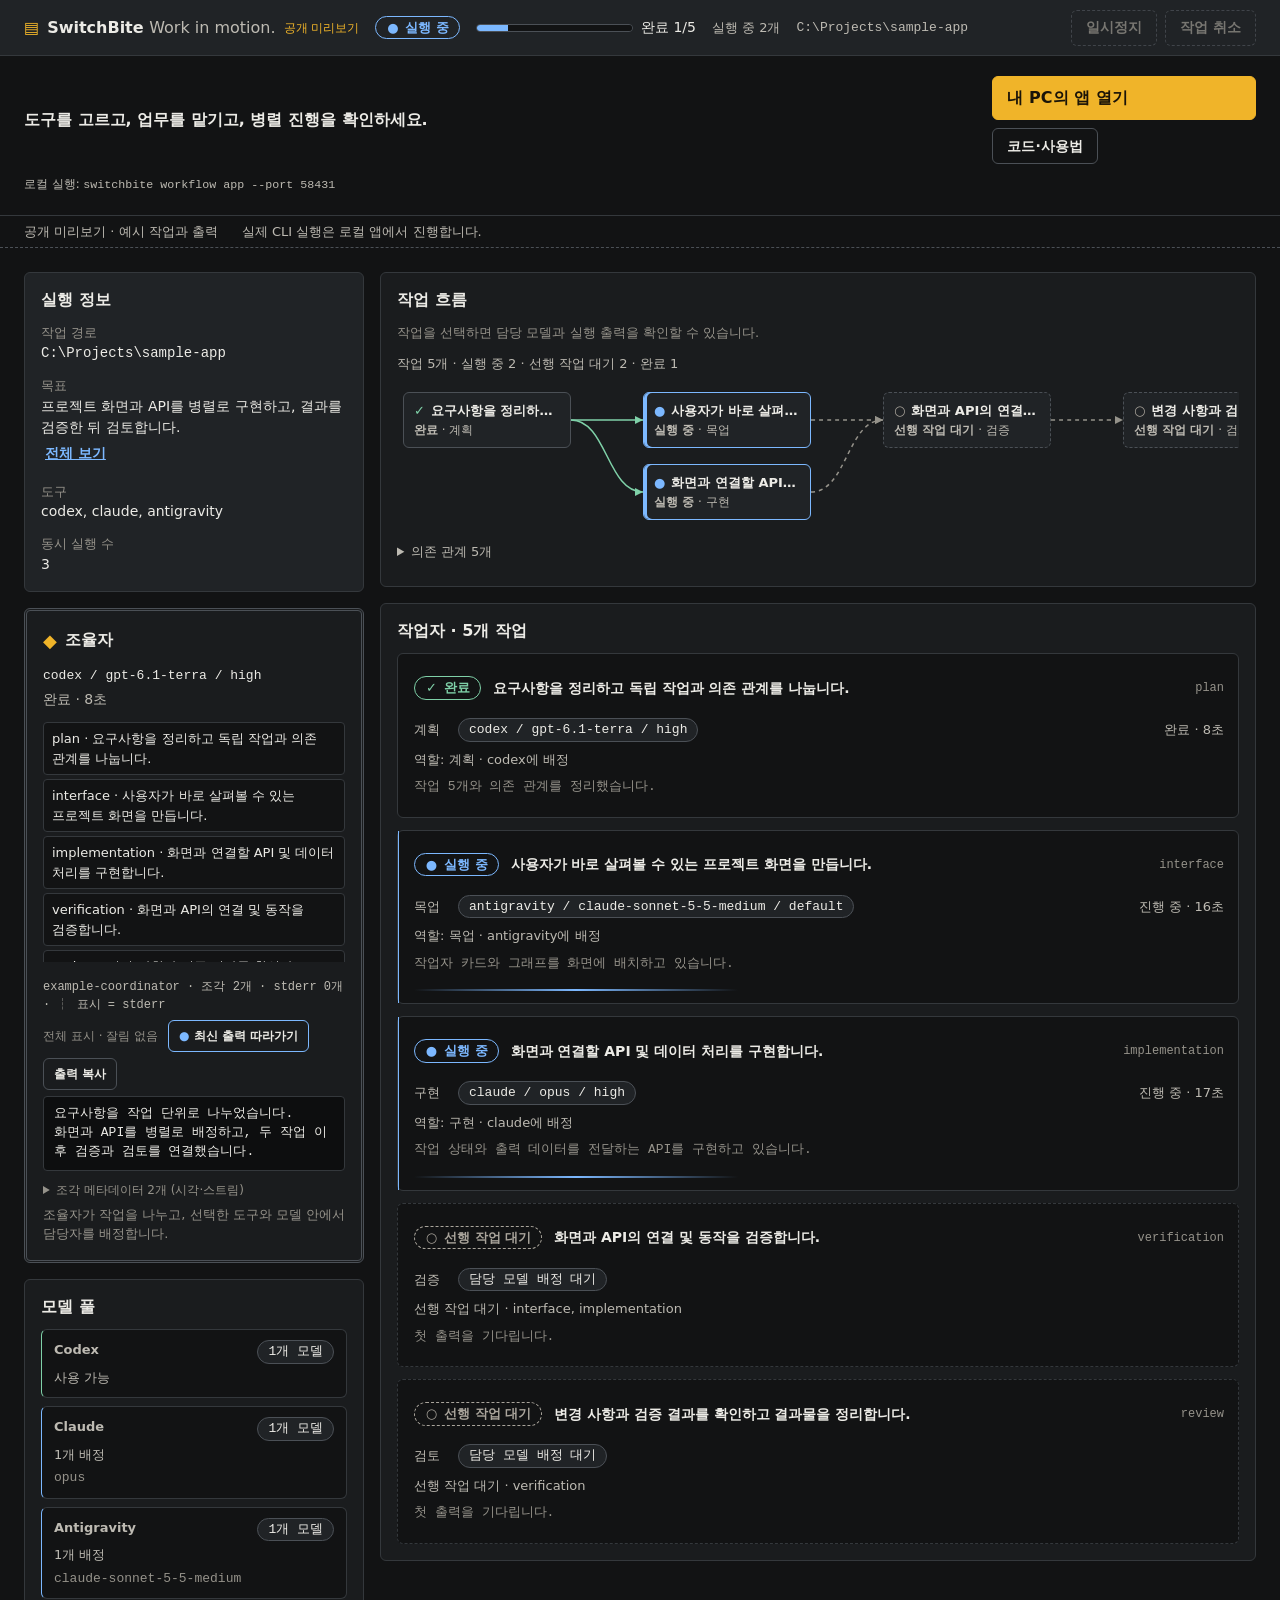
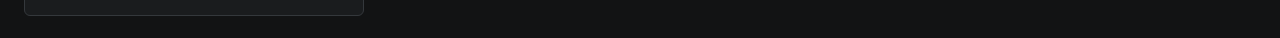
==== index.html @ 1790d24a "Deploy Work in motion public preview from 9a70870" ====
<!doctype html>
<html lang="ko">
<head>
<meta charset="utf-8">
<meta name="description" content="SwitchBite — AI 도구 선택, 작업 분해와 모델 배정, 병렬 진행과 실행 출력을 한 화면에서 확인합니다."><meta name="viewport" content="width=device-width, initial-scale=1">
<title>SwitchBite · Work in motion</title>
<link rel="icon" href="data:,">
<link rel="stylesheet" href="./ui/styles.css">
<link rel="stylesheet" href="./ui/graph-output.css"><link rel="stylesheet" href="./ui/live.css">
<style>.public-entry{padding:20px var(--wim-pad);border-bottom:1px solid var(--wim-line);display:flex;gap:12px 24px;align-items:center;flex-wrap:wrap}.public-entry p{flex:1;font-size:1rem;font-weight:600}.public-entry div{display:flex;gap:8px;flex-wrap:wrap}.public-entry a{text-decoration:none;display:inline-flex;align-items:center}.public-entry small{flex-basis:100%;color:var(--wim-ink-2)}.public-entry code{overflow-wrap:anywhere}.wim-connection[data-connected="preview"]{color:var(--wim-accent)}@media(max-width:639px){.public-entry{align-items:stretch}.public-entry div,.public-entry a{width:100%}.public-entry a{justify-content:center}}</style></head>
<body>
<h1 class="wim-vh">SwitchBite 작업 실행</h1><div id="wim-app" class="wim-shell" data-run-status="idle">


  <header id="wim-topbar" class="wim-topbar">
    <div class="wim-topbar__id">
      <span class="wim-brand"><span class="wim-brand__mark" aria-hidden="true">▤</span>SwitchBite <span class="wim-brand__mode">Work in motion.</span></span>
      <span id="wim-connection" class="wim-connection" role="status">연결 중</span>
    </div>
    <span id="wim-run-status" class="wim-status" role="status">
      <span class="wim-status__glyph" aria-hidden="true">–</span>
      <span class="wim-status__label">대기 중</span>
    </span>
    <div class="wim-topbar__progress">
      <progress id="wim-run-progress" max="1" value="0" aria-labelledby="wim-run-progress-label"></progress>
      <span id="wim-run-progress-label" class="wim-num">완료 0/0</span>
    </div>
    <span class="wim-topbar__meta">
      <span>실행 중 <span id="wim-run-clock" class="wim-num">0</span>개</span>
      <span id="wim-workspace-tail" class="wim-path wim-topbar__tail"></span>
    </span>
    <div class="wim-topbar__controls">
      <button id="wim-btn-pause" class="wim-btn" type="button">일시정지</button>
      <button id="wim-btn-resume" class="wim-btn" type="button" hidden>이어서 실행</button>
      <button id="wim-btn-cancel" class="wim-btn" type="button">작업 취소</button>
      <button id="wim-btn-results" class="wim-btn" type="button" hidden>결과 보기</button><button id="wim-btn-reset" class="wim-btn" type="button" hidden>새 작업</button>
    </div>
  </header>

  <section class="public-entry" aria-label="SwitchBite 사용"><p>도구를 고르고, 업무를 맡기고, 병렬 진행을 확인하세요.</p><div><a class="wim-btn wim-btn--primary" href="http://127.0.0.1:58431/" rel="noopener noreferrer">내 PC의 앱 열기</a><a class="wim-btn" href="https://github.com/BiteFoundry/switchbite/tree/feature/automatic-model-pool" target="_blank" rel="noopener noreferrer">코드·사용법</a></div><small>로컬 실행: <code>switchbite workflow app --port 58431</code></small></section><div class="wim-banner"><span id="wim-runtime">엔진 연결 확인 중</span><span id="wim-engine-updates"></span></div>

  <p id="wim-ui-message" class="wim-ui-message" role="status" hidden></p><div id="wim-attention" class="wim-attention" role="region" aria-label="확인 필요" hidden>
    <span class="wim-attention__glyph" aria-hidden="true">✕</span>
    <p id="wim-attention-message"></p>
    <button id="wim-btn-attention" class="wim-btn" type="button">실패한 작업 보기</button>
  </div>

  <div class="wim-layout">
    <aside id="wim-rail" class="wim-rail" aria-label="실행 설정과 조율자">

      <section class="wim-panel wim-start" aria-labelledby="wim-start-title">
        <h2 id="wim-start-title" class="wim-panel__title">새 작업 시작</h2>
        <form id="wim-start-form" novalidate>
          <div class="wim-field">
            <label for="wim-input-workspace">작업 경로</label>
            <input id="wim-input-workspace" name="workspace" type="text" dir="ltr" spellcheck="false" autocomplete="off" aria-describedby="wim-error-workspace">
            <p id="wim-error-workspace" class="wim-field__error" hidden></p>
          </div>
          <div class="wim-field">
            <div class="wim-field__row">
              <label for="wim-input-goal">목표</label>
              <span id="wim-goal-bytes" class="wim-num wim-field__hint">0 / 24,000바이트</span>
            </div>
            <textarea id="wim-input-goal" name="goal" rows="4" aria-describedby="wim-error-goal wim-goal-bytes"></textarea>
            <p id="wim-error-goal" class="wim-field__error" hidden></p>
          </div>
          <fieldset id="wim-tools" class="wim-field wim-fieldset" aria-describedby="wim-error-tools">
            <legend>도구</legend>
            <div id="wim-tools-list" class="wim-field__checks"></div><button id="wim-tools-refresh" type="button" class="wim-btn wim-btn--link">도구 다시 찾기</button><p id="wim-tools-status" class="wim-help" role="status"></p>
            <p id="wim-error-tools" class="wim-field__error" hidden></p>
          </fieldset>
          <div class="wim-field">
            <label for="wim-input-coordinator">조율자</label>
            <select id="wim-input-coordinator" name="coordinatorId" aria-describedby="wim-error-coordinatorId"></select>
            <p id="wim-error-coordinatorId" class="wim-field__error" hidden></p>
          </div>
          <div class="wim-field">
            <label for="wim-input-parallel">동시 실행 수</label>
            <input id="wim-input-parallel" name="maxParallel" type="number" min="1" max="16" step="1" value="3" inputmode="numeric" aria-describedby="wim-error-maxParallel wim-start-help">
            <p id="wim-error-maxParallel" class="wim-field__error" hidden></p>
          </div>
          <p id="wim-start-help" class="wim-help">선택한 CLI의 기존 로그인으로 프로젝트에서 새 작업을 실행합니다.</p>
          <div id="wim-start-error" class="wim-start-error" role="alert"></div>
          <button id="wim-btn-start" class="wim-btn wim-btn--primary" type="submit"><span aria-hidden="true">▶</span> 작업 시작</button>
        </form>

        <div id="wim-context" class="wim-context" hidden>
          <h2 class="wim-panel__title">실행 정보</h2>
          <dl class="wim-context__list">
            <div><dt>작업 경로</dt><dd><code id="wim-context-workspace" class="wim-path"></code></dd></div>
            <div><dt>목표</dt><dd><p id="wim-context-goal" class="wim-context__goal"></p>
              <button id="wim-btn-goal-more" class="wim-btn wim-btn--link" type="button" aria-expanded="false">전체 보기</button></dd></div>
            <div><dt>도구</dt><dd id="wim-context-tools"></dd></div>
            <div><dt>동시 실행 수</dt><dd id="wim-context-parallel" class="wim-num"></dd></div>
          </dl>
          <form id="wim-parallel-form" class="wim-parallel" hidden><label for="wim-live-parallel">동시 실행 수</label><input id="wim-live-parallel" type="number" min="1" max="16" value="3" required><button class="wim-btn" type="submit">적용</button></form>
        </div>
      </section>

      <section id="wim-coordinator" class="wim-panel wim-coord" aria-labelledby="wim-coordinator-title">
        <div class="wim-coord__head">
          <span class="wim-coord__glyph" aria-hidden="true">◆</span>
          <h2 id="wim-coordinator-title" class="wim-panel__title" tabindex="-1">조율자</h2>
        </div>
        <p id="wim-coordinator-identity" class="wim-coord__identity wim-path">선택한 조율자가 여기에 표시됩니다</p>
        <p id="wim-coordinator-status" class="wim-coord__status">작업 경로와 목표를 입력하면 조율자가 계획을 세웁니다.</p>
        <ol id="wim-coordinator-plan" class="wim-plan" aria-label="조율자 계획"></ol>
        <div id="wim-coordinator-output"></div>
        <p class="wim-help">조율자가 작업을 나누고, 선택한 도구와 모델 안에서 담당자를 배정합니다.</p>
      </section>

      <section id="wim-pool" class="wim-panel wim-pool" aria-labelledby="wim-pool-title">
        <h2 id="wim-pool-title" class="wim-panel__title">모델 풀</h2>
        <ul id="wim-pool-list" class="wim-pool__list"></ul>
      </section>
    </aside>

    <main id="wim-main" class="wim-main">
      <section id="wim-result" class="wim-panel wim-result" aria-labelledby="wim-result-title" hidden>
        <h2 id="wim-result-title" class="wim-panel__title" tabindex="-1">결과 요약</h2>
        <div id="wim-result-body"></div>
      </section>

      <section id="wim-graph" class="wim-panel wim-graph-panel" aria-labelledby="wim-graph-title">
        <h2 id="wim-graph-title" class="wim-panel__title">작업 흐름</h2>
        <p class="wim-help">작업을 선택하면 담당 모델과 실행 출력을 확인할 수 있습니다.</p>
        <div id="wim-graph-mount" class="wim-graph-mount"></div>
      </section>

      <section id="wim-workers" class="wim-panel wim-workers" aria-labelledby="wim-workers-title">
        <h2 id="wim-workers-title" class="wim-panel__title">작업자</h2>
        <ol id="wim-worker-list" class="wim-worker-list"></ol>
        <p id="wim-workers-empty" class="wim-empty">계획이 만들어지면 작업과 담당 모델이 여기에 표시됩니다.</p>
      </section>
    </main>
  </div>

  <div id="wim-live" class="wim-vh" aria-live="polite"></div>

  <template id="wim-tpl-worker-card">
    <li class="wim-card" data-task-id="" data-status="" data-selected="false" data-expanded="false">
      <article>
        <button class="wim-card__toggle" type="button" aria-expanded="false">
          <span data-slot="status" class="wim-status"><span class="wim-status__glyph" aria-hidden="true"></span><span class="wim-status__label"></span></span>
          <span data-slot="title" class="wim-card__title"></span>
          <span data-slot="task-id" class="wim-path wim-card__id"></span>
        </button>
        <div class="wim-card__meta">
          <span data-slot="difficulty" class="wim-diff"></span>
          <span data-slot="model" class="wim-model-chip"></span>
          <span data-slot="elapsed" class="wim-num wim-card__elapsed"></span>
        </div>
        <p data-slot="reason" class="wim-card__reason"></p>
        <p data-slot="preview" class="wim-card__preview"></p>
        <div class="wim-card__bodywrap">
          <div class="wim-card__body" data-slot="body" hidden>
            <dl data-slot="assignment" class="wim-card__assignment"></dl>
            <div data-slot="attempts" class="wim-card__attempts" role="group" aria-label="시도"></div>
            <div data-slot="output" class="wim-card__outputs"></div>
            <button data-action="retry" class="wim-btn" type="button" hidden>다시 시도</button>
          </div>
        </div>
      </article>
    </li>
  </template>

  <template id="wim-tpl-pool-row">
    <li class="wim-pool__row" data-candidate-id="" data-availability="">
      <span data-slot="provider" class="wim-pool__provider"></span>
      <span data-slot="model" class="wim-model-chip"></span>
      <span data-slot="tier" class="wim-pool__tier"></span>
      <span data-slot="availability" class="wim-pool__avail"></span>
      <span data-slot="assignment" class="wim-pool__assign wim-path"></span>
    </li>
  </template>
</div>

<script type="module">import {api,info} from './preview.js';globalThis.switchbite={token:'',appMode:false,publicPreview:true,publicApi:api,publicInfo:info};await import('./ui/app.js');</script>
</body>
</html>
---- ui/styles.css ----
/* Work in motion · Operate — "야간 관제 보드". Shell styles and tokens. Local fonts only. */
:root {
  --wim-bg: #121314; --wim-surface: #1a1c1e; --wim-surface-2: #202326;
  --wim-line: #34383c; --wim-line-strong: #4b5056;
  --wim-ink: #ecebe6; --wim-ink-2: #bdbab2; --wim-ink-3: #95928a;
  --wim-accent: #f0b429; --wim-accent-ink: #1a1408; --wim-focus: #ffd166;
  --wim-st-run: #7cb8ff; --wim-st-ok: #7fd1a8; --wim-st-wait: #a9a49b;
  --wim-st-hold: #c3a6ff; --wim-st-fail: #ff8a80; --wim-st-pause: #d8d3c7;
  --wim-font-sans: "Pretendard Variable", Pretendard, "Apple SD Gothic Neo", "Malgun Gothic", "Noto Sans KR", system-ui, sans-serif;
  --wim-font-mono: "D2Coding", "Cascadia Mono", ui-monospace, Consolas, "Noto Sans Mono CJK KR", monospace;
  --wim-fs-1: .75rem; --wim-fs-2: .8125rem; --wim-fs-3: .875rem; --wim-fs-4: 1rem; --wim-fs-5: 1.125rem; --wim-fs-6: 1.25rem;
  --wim-sp-1: 4px; --wim-sp-2: 8px; --wim-sp-3: 12px; --wim-sp-4: 16px; --wim-sp-5: 24px; --wim-sp-6: 32px;
  --wim-radius: 6px;
  --wim-dur-1: 120ms; --wim-dur-2: 200ms; --wim-ease: cubic-bezier(.2,.7,.2,1);
  --wim-pad: 24px; --wim-rail: 340px;
  color-scheme: dark;
}
*, *::before, *::after { box-sizing: border-box; }
[hidden] { display: none !important; }
html { -webkit-text-size-adjust: 100%; }
body {
  margin: 0; background: var(--wim-bg); color: var(--wim-ink);
  font: 400 var(--wim-fs-3)/1.5 var(--wim-font-sans); word-break: keep-all; overflow-wrap: break-word;
}
h1, h2, h3, p, ol, ul, dl, dd, fieldset { margin: 0; padding: 0; }
ol, ul { list-style: none; }
code, .wim-path { font-family: var(--wim-font-mono); overflow-wrap: anywhere; word-break: normal; }
.wim-num { font-variant-numeric: tabular-nums; }
.wim-vh { position: absolute !important; width: 1px; height: 1px; margin: -1px; overflow: hidden; clip: rect(0 0 0 0); white-space: nowrap; border: 0; padding: 0; }

:focus-visible { outline: 2px solid var(--wim-focus); outline-offset: 2px; }
[tabindex="-1"]:focus { outline: none; }
[tabindex="-1"]:focus-visible { outline: 2px solid var(--wim-focus); outline-offset: 2px; }

.wim-file-notice { padding: var(--wim-sp-3) var(--wim-pad); background: #3a2a10; border-bottom: 2px solid var(--wim-accent); color: var(--wim-ink); }

/* Top bar */
.wim-topbar {
  position: sticky; top: 0; z-index: 10; min-height: 56px;
  display: grid; grid-template-columns: auto auto minmax(140px, 220px) minmax(0, 1fr) auto;
  align-items: center; gap: var(--wim-sp-4); padding: var(--wim-sp-2) var(--wim-pad);
  background: var(--wim-surface-2); border-bottom: 1px solid var(--wim-line);
}
.wim-topbar__id { display: flex; align-items: center; gap: var(--wim-sp-2); min-width: 0; }
.wim-brand { font-weight: 600; font-size: var(--wim-fs-4); white-space: nowrap; }
.wim-brand__mark { color: var(--wim-accent); margin-right: 8px; }
.wim-brand__mode { color: var(--wim-ink-2); font-weight: 400; }
.wim-topbar__progress { display: flex; align-items: center; gap: var(--wim-sp-2); }
.wim-topbar__progress progress { flex: 1; min-width: 60px; }
.wim-topbar__meta { display: flex; gap: var(--wim-sp-4); align-items: center; min-width: 0; color: var(--wim-ink-2); font-size: var(--wim-fs-2); }
.wim-topbar__tail { overflow: hidden; text-overflow: ellipsis; white-space: nowrap; direction: rtl; text-align: left; min-width: 0; }
.wim-topbar__controls { display: flex; gap: var(--wim-sp-2); justify-content: flex-end; }
.wim-shell[data-run-status="paused"] .wim-topbar {
  background-image: repeating-linear-gradient(45deg, transparent 0 10px, rgba(216,211,199,.07) 10px 20px);
}
.wim-shell[data-run-status="failed"] .wim-topbar { border-bottom: 2px solid var(--wim-st-fail); }

progress { appearance: none; -webkit-appearance: none; height: 8px; border: 1px solid var(--wim-line-strong); border-radius: 999px; background: var(--wim-bg); overflow: hidden; }
progress::-webkit-progress-bar { background: var(--wim-bg); }
progress::-webkit-progress-value { background: var(--wim-st-run); }
progress::-moz-progress-bar { background: var(--wim-st-run); }

.wim-banner { padding: 6px var(--wim-pad); background: var(--wim-bg); border-bottom: 1px dashed var(--wim-line-strong); color: var(--wim-ink-2); font-size: var(--wim-fs-2); min-height: 32px; display: flex; align-items: center; }
.wim-banner::before { content: "◇"; margin-right: 8px; color: var(--wim-accent); }
.wim-tag-fixture { display: inline-block; padding: 0 8px; border: 1px solid var(--wim-accent); border-radius: 999px; color: var(--wim-accent); font-size: var(--wim-fs-1); font-weight: 600; line-height: 1.5; white-space: nowrap; }

.wim-attention { display: flex; align-items: center; gap: var(--wim-sp-3); padding: var(--wim-sp-3) var(--wim-pad); background: #2c1716; border-bottom: 2px solid var(--wim-st-fail); }
.wim-attention__glyph { color: var(--wim-st-fail); font-weight: 600; }
.wim-attention p { flex: 1; min-width: 0; }

/* Layout */
.wim-layout { display: grid; grid-template-columns: var(--wim-rail) minmax(0, 1fr); gap: 16px; padding: var(--wim-pad); align-items: start; }
.wim-rail, .wim-main { display: flex; flex-direction: column; gap: 16px; min-width: 0; }
.wim-rail { background: transparent; }

/* Panels */
.wim-panel { background: var(--wim-surface); border: 1px solid var(--wim-line); border-radius: var(--wim-radius); padding: 16px; min-width: 0; }
.wim-panel__title { font-size: var(--wim-fs-4); font-weight: 600; line-height: 1.35; margin-bottom: var(--wim-sp-3); }
.wim-start { background: var(--wim-surface-2); }
.wim-help { color: var(--wim-ink-3); font-size: var(--wim-fs-2); }
.wim-empty { padding: var(--wim-sp-5) var(--wim-sp-4); border: 1px dashed var(--wim-line-strong); border-radius: var(--wim-radius); color: var(--wim-ink-2); text-align: center; }
.wim-workers:has(.wim-card) .wim-empty { display: none; }

/* Buttons */
.wim-btn {
  font: 600 var(--wim-fs-3)/1.35 var(--wim-font-sans); min-height: 36px; padding: 6px 14px;
  background: transparent; color: var(--wim-ink); border: 1px solid var(--wim-line-strong); border-radius: var(--wim-radius); cursor: pointer;
  transition: background-color var(--wim-dur-1) var(--wim-ease), border-color var(--wim-dur-1) var(--wim-ease);
}
.wim-btn:hover:not(:disabled) { background: #2a2d31; border-color: var(--wim-ink-3); }
.wim-btn:active:not(:disabled) { background: #31353a; }
.wim-btn:disabled { color: var(--wim-ink-3); border-style: dashed; cursor: not-allowed; opacity: .75; }
.wim-btn--primary { width: 100%; min-height: 44px; background: var(--wim-accent); color: var(--wim-accent-ink); border-color: var(--wim-accent); font-size: var(--wim-fs-4); }
.wim-btn--primary:hover:not(:disabled) { background: #ffc94d; border-color: #ffc94d; }
.wim-btn--primary:active:not(:disabled) { background: #d99d18; }
.wim-btn--primary:disabled { background: #4a3f22; color: var(--wim-ink-2); border-color: #6b5a2e; }
.wim-btn--link { border: 0; min-height: 32px; padding: 0 var(--wim-sp-1); color: var(--wim-st-run); text-decoration: underline; }

/* Fields */
.wim-field { display: flex; flex-direction: column; gap: 6px; margin-bottom: var(--wim-sp-4); min-width: 0; border: 0; }
.wim-field > label, .wim-field__row > label, .wim-fieldset > legend { font-weight: 600; font-size: var(--wim-fs-3); padding: 0; }
.wim-field__row { display: flex; justify-content: space-between; align-items: baseline; gap: 8px; }
.wim-field__hint { color: var(--wim-ink-3); font-size: var(--wim-fs-2); }
.wim-field input[type="text"], .wim-field input[type="number"], .wim-field select, .wim-field textarea {
  width: 100%; min-height: 40px; padding: 8px 10px; font: 400 var(--wim-fs-3)/1.45 var(--wim-font-sans);
  color: var(--wim-ink); background: var(--wim-bg); border: 1px solid var(--wim-line-strong); border-radius: var(--wim-radius);
}
.wim-field input[type="text"] { font-family: var(--wim-font-mono); overflow-wrap: anywhere; }
.wim-field textarea { resize: vertical; min-height: 96px; word-break: keep-all; }
.wim-field input:hover, .wim-field select:hover, .wim-field textarea:hover { border-color: var(--wim-ink-3); }
.wim-field [aria-invalid="true"] { border-color: var(--wim-st-fail); border-width: 2px; }
.wim-field__error { color: var(--wim-st-fail); font-size: var(--wim-fs-2); }
.wim-field__error::before { content: "✕ "; }
.wim-field__checks { display: flex; flex-direction: column; gap: 4px; }
.wim-field__check { display: flex; align-items: center; gap: 10px; min-height: 36px; padding: 0 4px; cursor: pointer; }
.wim-field__check input { width: 18px; height: 18px; accent-color: var(--wim-accent); margin: 0; }
.wim-fieldset { padding: 0; }
.wim-start .wim-help { margin-bottom: var(--wim-sp-3); }
.wim-start-error { color: var(--wim-st-fail); font-weight: 600; margin-bottom: var(--wim-sp-3); }
.wim-start-error:empty { display: none; }
.wim-start-error:not(:empty)::before { content: "✕ "; }

/* Run context */
.wim-context__list { display: grid; gap: var(--wim-sp-3); }
.wim-context__list dt { color: var(--wim-ink-3); font-size: var(--wim-fs-2); }
.wim-context__goal { display: -webkit-box; -webkit-line-clamp: 3; -webkit-box-orient: vertical; overflow: hidden; }
.wim-context__goal[data-expanded="true"] { display: block; -webkit-line-clamp: unset; }
.wim-start:has(#wim-context:not([hidden])) #wim-start-form { display: none; }
.wim-start:has(#wim-context:not([hidden])) #wim-start-title { display: none; }

/* Status */
.wim-status { display: inline-flex; align-items: center; gap: 6px; padding: 2px 10px; border: 1px solid currentColor; border-radius: 999px; font-weight: 600; font-size: var(--wim-fs-2); line-height: 1.35; white-space: nowrap; color: var(--wim-st-wait); transition: color var(--wim-dur-1); }
.wim-status__glyph { display: inline-block; min-width: 1em; text-align: center; }
.wim-shell[data-run-status="planning"] #wim-run-status, .wim-shell[data-run-status="running"] #wim-run-status { color: var(--wim-st-run); }
.wim-shell[data-run-status="paused"] #wim-run-status { color: var(--wim-st-pause); border-style: double; border-width: 3px; }
.wim-shell[data-run-status="failed"] #wim-run-status { color: var(--wim-st-fail); border-width: 2px; }
.wim-shell[data-run-status="completed"] #wim-run-status { color: var(--wim-st-ok); }
.wim-shell[data-run-status="idle"] #wim-run-status { color: var(--wim-ink-2); }
.wim-card[data-status="waiting_dependency"] [data-slot="status"] { color: var(--wim-st-wait); border-style: dashed; }
.wim-card[data-status="ready"] [data-slot="status"] { color: var(--wim-st-wait); }
.wim-card[data-status="routing_hold"] [data-slot="status"] { color: var(--wim-st-hold); border-style: dotted; border-width: 2px; }
.wim-card[data-status="running"] [data-slot="status"] { color: var(--wim-st-run); }
.wim-card[data-status="failed"] [data-slot="status"] { color: var(--wim-st-fail); border-width: 2px; }
.wim-card[data-status="completed"] [data-slot="status"] { color: var(--wim-st-ok); }

/* Coordinator: double-rule frame */
.wim-coord { border: 3px double var(--wim-line-strong); }
.wim-coord__head { display: flex; align-items: center; gap: 8px; }
.wim-coord__glyph { color: var(--wim-accent); font-size: var(--wim-fs-5); margin-bottom: var(--wim-sp-3); }
.wim-coord__identity { font-size: var(--wim-fs-2); color: var(--wim-ink); margin-bottom: 4px; }
.wim-coord__status { color: var(--wim-ink-2); margin-bottom: var(--wim-sp-3); }
.wim-coord__badge { display: inline-block; margin-left: 6px; padding: 0 8px; border: 1px solid var(--wim-line-strong); border-radius: 999px; font-size: var(--wim-fs-1); color: var(--wim-ink-2); }
.wim-plan { display: grid; gap: 4px; margin-bottom: var(--wim-sp-3); }
.wim-plan__item { display: flex; gap: 8px; padding: 6px 8px; background: var(--wim-bg); border: 1px solid var(--wim-line); border-radius: 4px; font-size: var(--wim-fs-2); overflow-wrap: anywhere; }

/* Model pool */
.wim-pool__list { display: grid; gap: 8px; }
.wim-pool__row {
  display: grid; grid-template-columns: minmax(0, 1fr) auto; gap: 4px 8px; padding: 10px 12px;
  background: var(--wim-bg); border: 1px solid var(--wim-line); border-radius: var(--wim-radius); font-size: var(--wim-fs-2);
}
.wim-pool__provider { font-weight: 600; color: var(--wim-ink-2); }
.wim-pool__tier { justify-self: end; color: var(--wim-ink-2); }
.wim-pool__avail { grid-column: 1 / -1; color: var(--wim-ink-2); }
.wim-pool__assign { grid-column: 1 / -1; color: var(--wim-ink-3); }
.wim-pool__assign:empty { display: none; }
.wim-pool__row[data-availability="available"] { border-left: 1px solid var(--wim-st-ok); }
.wim-pool__row[data-availability="busy"] { border-left: 1px solid var(--wim-st-run); border-style: solid; }
.wim-pool__row[data-availability="unavailable"] { border-left: 1px dotted var(--wim-st-fail); opacity: .92; }

.wim-model-chip { display: inline-block; max-width: 100%; padding: 1px 10px; border: 1px solid var(--wim-line-strong); border-radius: 999px; background: var(--wim-surface-2); font-family: var(--wim-font-mono); font-size: var(--wim-fs-2); overflow-wrap: anywhere; word-break: normal; }
.wim-diff { display: inline-flex; align-items: center; gap: 6px; font-size: var(--wim-fs-2); color: var(--wim-ink-2); }
.wim-diff::after { content: attr(data-bars); letter-spacing: 1px; color: var(--wim-ink); }

/* Graph panel */
.wim-graph-panel { min-height: 260px; }
.wim-graph-panel > .wim-help { margin-bottom: var(--wim-sp-3); }
.wim-graph-mount { min-height: 160px; overflow: auto; }
.wim-graph-mount:empty::before { content: "계획이 만들어지면 작업과 의존 관계가 여기에 표시됩니다."; display: block; padding: var(--wim-sp-5) var(--wim-sp-4); border: 1px dashed var(--wim-line-strong); border-radius: var(--wim-radius); color: var(--wim-ink-2); text-align: center; }

/* Worker lanes */
.wim-worker-list { display: grid; gap: 12px; }
.wim-card { position: relative; min-height: 72px; background: var(--wim-bg); border: 1px solid var(--wim-line); border-radius: var(--wim-radius); transition: border-color var(--wim-dur-1), background-color var(--wim-dur-1); min-width: 0; }
.wim-card article { padding: 12px 14px 12px 16px; display: grid; gap: 8px; }
.wim-card[data-status="waiting_dependency"] { border-style: dashed; }
.wim-card[data-status="routing_hold"] { border: 2px dotted var(--wim-st-hold); }
.wim-card[data-status="failed"] { border: 2px solid var(--wim-st-fail); background: #1f1615; }
.wim-card[data-status="running"]::before { content: ""; position: absolute; left: 0; top: 0; bottom: 0; width: 1px; background: var(--wim-st-run); }
.wim-card[data-selected="true"] { border-color: var(--wim-accent); }
.wim-card[data-selected="true"]::after { content: ""; position: absolute; left: -1px; top: -1px; bottom: -1px; width: 1px; background: var(--wim-accent); border-radius: var(--wim-radius) 0 0 var(--wim-radius); }
.wim-card[data-status="running"] article::after {
  content: ""; height: 2px; order: 99; background: linear-gradient(90deg, transparent, var(--wim-st-run), transparent); background-size: 40% 100%; background-repeat: no-repeat; animation: wim-track 1.6s linear infinite;
}
@keyframes wim-track { from { background-position: -40% 0; } to { background-position: 140% 0; } }
.wim-card__toggle { display: flex; flex-wrap: wrap; align-items: center; gap: 8px 12px; width: 100%; min-height: 44px; padding: 0; text-align: left; background: none; color: inherit; border: 0; font: inherit; cursor: pointer; }
.wim-card__title { flex: 1 1 200px; min-width: 0; font-weight: 600; display: -webkit-box; -webkit-line-clamp: 2; -webkit-box-orient: vertical; overflow: hidden; overflow-wrap: anywhere; }
.wim-card__id { font-size: var(--wim-fs-1); color: var(--wim-ink-3); }
.wim-card__meta { display: flex; flex-wrap: wrap; align-items: center; gap: 8px 12px; }
.wim-card__elapsed { color: var(--wim-ink-2); font-size: var(--wim-fs-2); margin-left: auto; }
.wim-card__reason { color: var(--wim-ink-2); font-size: var(--wim-fs-2); overflow-wrap: anywhere; }
.wim-card__preview { font-family: var(--wim-font-mono); font-size: var(--wim-fs-2); color: var(--wim-ink-3); white-space: nowrap; overflow: hidden; text-overflow: ellipsis; }
.wim-card__preview:empty, .wim-card__reason:empty { display: none; }
.wim-card__body { display: grid; gap: 12px; padding-top: 12px; border-top: 1px solid var(--wim-line); }
.wim-card__assignment { display: grid; grid-template-columns: max-content minmax(0, 1fr); gap: 4px 12px; font-size: var(--wim-fs-2); }
.wim-card__assignment dt { color: var(--wim-ink-3); }
.wim-card__assignment dd { overflow-wrap: anywhere; }
.wim-card__attempts { display: flex; flex-wrap: wrap; gap: 6px; }
.wim-attempt { font: 600 var(--wim-fs-2)/1.35 var(--wim-font-sans); min-height: 32px; padding: 4px 12px; background: transparent; color: var(--wim-ink-2); border: 1px solid var(--wim-line-strong); border-radius: 999px; cursor: pointer; }
.wim-attempt[aria-pressed="true"] { background: var(--wim-surface-2); color: var(--wim-ink); border-color: var(--wim-accent); box-shadow: inset 0 -2px 0 var(--wim-accent); }
.wim-attempt[data-status="failed"] { border-style: solid; color: var(--wim-st-fail); }
.wim-card__output:not([data-attempt-id]) { display: block; }
.wim-card__output[hidden] { display: none; }

/* Result */
.wim-result { border-color: var(--wim-st-ok); border-width: 2px; }
.wim-result__facts { display: grid; grid-template-columns: max-content minmax(0, 1fr); gap: 6px 16px; margin-bottom: var(--wim-sp-3); }
.wim-result__facts dt { color: var(--wim-ink-3); }
.wim-result__facts dd { overflow-wrap: anywhere; font-family: var(--wim-font-mono); font-size: var(--wim-fs-2); }
.wim-result__files, .wim-result__checks { display: grid; gap: 4px; margin-bottom: var(--wim-sp-3); font-family: var(--wim-font-mono); font-size: var(--wim-fs-2); overflow-wrap: anywhere; }
.wim-result__checks li::before { content: "✓ "; color: var(--wim-st-ok); }

/* Responsive */
@media (max-width: 1279px) { :root { --wim-rail: 300px; } }
@media (max-width: 959px) {
  .wim-topbar { grid-template-columns: minmax(0, 1fr) auto; row-gap: var(--wim-sp-2); }
  .wim-topbar__id { grid-column: 1; }
  .wim-topbar #wim-run-status { grid-column: 2; justify-self: end; }
  .wim-topbar__progress { grid-column: 1; }
  .wim-topbar__meta { grid-column: 2; justify-self: end; }
  .wim-topbar__controls { grid-column: 1 / -1; justify-content: flex-start; flex-wrap: wrap; }
  .wim-layout { grid-template-columns: minmax(0, 1fr); }
  /* order: start/context → coordinator → graph → workers → pool */
  .wim-layout { display: flex; flex-direction: column; }
  .wim-rail { display: contents; }
  .wim-main { display: contents; }
  .wim-start { order: 1; } .wim-coord { order: 2; } .wim-result { order: 0; }
  .wim-graph-panel { order: 3; } .wim-workers { order: 4; } .wim-pool { order: 5; }
}
@media (max-width: 639px) {
  :root { --wim-pad: 16px; }
  /* Brand + 예시 tag + status pill exceed ~343px at 375px wide; let the brand wrap before "Operate". */
  .wim-topbar__id { flex-wrap: wrap; row-gap: 2px; }
  .wim-brand { white-space: normal; }
  .wim-topbar__controls { display: grid; grid-template-columns: 1fr 1fr; width: 100%; }
  .wim-btn { min-height: 44px; }
  .wim-topbar__meta { flex-wrap: wrap; }
  .wim-attention { flex-wrap: wrap; }
  .wim-attention .wim-btn { width: 100%; }
  .wim-card__elapsed { margin-left: 0; }
  .wim-result__facts, .wim-card__assignment { grid-template-columns: minmax(0, 1fr); }
}

@media (prefers-reduced-motion: reduce) {
  *, *::before, *::after { transition-duration: 0ms !important; animation-duration: 0ms !important; animation-iteration-count: 1 !important; scroll-behavior: auto !important; }
  .wim-card[data-status="running"] article::after { animation: none; background: repeating-linear-gradient(45deg, var(--wim-st-run) 0 4px, transparent 4px 8px); }
}
@media (forced-colors: active) {
  .wim-btn--primary { border: 2px solid ButtonText; }
  .wim-card[data-selected="true"] { outline: 2px solid Highlight; }
}
---- ui/graph-output.css ----
/* Work in motion · Operate — graph and worker output styles (module-contract.md §7.4–7.5, §8.3).
   Added during integration: index.html links this file, but the graph/output task left none, so
   absolute node positions, hidden descriptions and output wrapping had no rules. Reads --wim-* tokens
   with fallbacks; owns only .wim-graph* and .wim-out*. */

/* ── Graph ─────────────────────────────────────────────────────────────── */
.wim-graph { display: grid; gap: var(--wim-sp-3, 12px); min-width: 0; }
.wim-graph__summary { color: var(--wim-ink-2, #bdbab2); font-size: var(--wim-fs-2, .8125rem); font-variant-numeric: tabular-nums; }
.wim-graph__canvas { position: relative; overflow: auto; contain: layout paint; padding: 6px; }
.wim-graph__edges { position: absolute; left: 6px; top: 6px; overflow: visible; pointer-events: none; }
.wim-graph[data-layout="stacked"] .wim-graph__edges { display: none; }
.wim-graph__nodes { position: relative; }
.wim-graph[data-layout="stacked"] .wim-graph__nodes { display: grid; gap: 8px; }

.wim-graph__node {
  display: grid; grid-template-columns: auto minmax(0, 1fr); align-content: center; column-gap: 6px; row-gap: 2px;
  padding: 4px 10px; text-align: left; cursor: pointer;
  font: 400 var(--wim-fs-2, .8125rem)/1.35 var(--wim-font-sans, system-ui, sans-serif);
  color: var(--wim-ink, #ecebe6); background: var(--wim-surface-2, #202326);
  border: 1px solid var(--wim-line-strong, #4b5056); border-radius: var(--wim-radius, 6px);
  transition: border-color var(--wim-dur-1, 120ms) var(--wim-ease, ease), background-color var(--wim-dur-1, 120ms) var(--wim-ease, ease);
}
.wim-graph[data-layout="ranked"] .wim-graph__node { position: absolute; width: 168px; height: 56px; }
.wim-graph[data-layout="stacked"] .wim-graph__node { min-height: 56px; }
.wim-graph__node:hover { background: #2a2d31; }
.wim-graph__glyph { grid-row: 1; font-weight: 600; }
.wim-graph__title { grid-row: 1; min-width: 0; font-weight: 600; white-space: nowrap; overflow: hidden; text-overflow: ellipsis; }
.wim-graph__meta { grid-column: 1 / -1; color: var(--wim-ink-2, #bdbab2); font-size: var(--wim-fs-1, .75rem); white-space: nowrap; overflow: hidden; text-overflow: ellipsis; }
.wim-graph__status { font-weight: 600; }
.wim-graph__deps { display: none; grid-column: 1 / -1; color: var(--wim-ink-3, #95928a); font-family: var(--wim-font-mono, monospace); font-size: var(--wim-fs-1, .75rem); overflow-wrap: anywhere; }
.wim-graph[data-layout="stacked"] .wim-graph__deps { display: block; }
.wim-graph[data-layout="stacked"] .wim-graph__title { white-space: normal; }

.wim-graph__node[data-status="waiting_dependency"] { border-style: dashed; }
.wim-graph__node[data-status="waiting_dependency"] .wim-graph__glyph,
.wim-graph__node[data-status="ready"] .wim-graph__glyph { color: var(--wim-st-wait, #a9a49b); }
.wim-graph__node[data-status="routing_hold"] { border: 2px dotted var(--wim-st-hold, #c3a6ff); }
.wim-graph__node[data-status="routing_hold"] .wim-graph__glyph { color: var(--wim-st-hold, #c3a6ff); }
.wim-graph__node[data-status="running"] { border-color: var(--wim-st-run, #7cb8ff); box-shadow: inset 3px 0 0 var(--wim-st-run, #7cb8ff); }
.wim-graph__node[data-status="running"] .wim-graph__glyph { color: var(--wim-st-run, #7cb8ff); }
.wim-graph__node[data-status="failed"] { border: 2px solid var(--wim-st-fail, #ff8a80); }
.wim-graph__node[data-status="failed"] .wim-graph__glyph { color: var(--wim-st-fail, #ff8a80); }
.wim-graph__node[data-status="completed"] .wim-graph__glyph { color: var(--wim-st-ok, #7fd1a8); }
.wim-graph__node[aria-pressed="true"] { border-color: var(--wim-accent, #f0b429); background: #2a2414; }

.wim-graph__edge { fill: none; stroke: var(--wim-ink-3, #95928a); stroke-width: 1.5; transition: stroke var(--wim-dur-2, 200ms) var(--wim-ease, ease); }
.wim-graph__edge[data-state="satisfied"] { stroke: var(--wim-st-ok, #7fd1a8); }
.wim-graph__edge[data-state="pending"] { stroke-dasharray: 4 4; }
.wim-graph__edge[data-state="blocked"] { stroke: var(--wim-st-fail, #ff8a80); stroke-dasharray: 2 3; }
.wim-graph__edge[data-related="true"] { stroke-width: 2.5; }
.wim-graph__marker--arrow path { fill: var(--wim-ink-3, #95928a); }
.wim-graph__marker--arrow[data-state="satisfied"] path { fill: var(--wim-st-ok, #7fd1a8); }
.wim-graph__marker--blocked path { fill: none; stroke: var(--wim-st-fail, #ff8a80); stroke-width: 1.5; }

.wim-graph__edgelist { font-size: var(--wim-fs-2, .8125rem); color: var(--wim-ink-2, #bdbab2); }
.wim-graph__edgelist-summary { cursor: pointer; min-height: 32px; display: list-item; padding: 4px 0; }
.wim-graph__edgelist-items { display: grid; gap: 2px; padding-left: 16px; font-family: var(--wim-font-mono, monospace); overflow-wrap: anywhere; }
.wim-graph__edgelist-item[data-state="blocked"] { color: var(--wim-st-fail, #ff8a80); }
.wim-graph__edgelist-item[data-state="satisfied"] { color: var(--wim-st-ok, #7fd1a8); }
.wim-graph__empty { padding: var(--wim-sp-5, 24px) var(--wim-sp-4, 16px); border: 1px dashed var(--wim-line-strong, #4b5056); border-radius: var(--wim-radius, 6px); color: var(--wim-ink-2, #bdbab2); text-align: center; }
.wim-graph__vh, .wim-graph__descs { position: absolute !important; width: 1px; height: 1px; margin: -1px; padding: 0; overflow: hidden; clip: rect(0 0 0 0); white-space: nowrap; border: 0; }

/* ── Worker output ─────────────────────────────────────────────────────── */
.wim-out { display: grid; gap: 6px; min-width: 0; }
.wim-out__bar { display: flex; flex-wrap: wrap; align-items: center; gap: 6px 10px; font-size: var(--wim-fs-1, .75rem); color: var(--wim-ink-2, #bdbab2); }
.wim-out__meta { flex: 1 1 220px; min-width: 0; font-family: var(--wim-font-mono, monospace); overflow-wrap: anywhere; }
.wim-out__window { color: var(--wim-ink-3, #95928a); }
.wim-out__follow, .wim-out__copy, .wim-out__jump {
  font: 600 var(--wim-fs-1, .75rem)/1.35 var(--wim-font-sans, system-ui, sans-serif); min-height: 32px; padding: 4px 10px;
  color: var(--wim-ink, #ecebe6); background: transparent; border: 1px solid var(--wim-line-strong, #4b5056); border-radius: var(--wim-radius, 6px); cursor: pointer;
}
.wim-out__follow:hover, .wim-out__copy:hover, .wim-out__jump:hover { background: #2a2d31; }
.wim-out__follow[aria-pressed="true"] { border-color: var(--wim-st-run, #7cb8ff); }
.wim-out__follow[aria-pressed="true"]::before { content: "● "; color: var(--wim-st-run, #7cb8ff); }
.wim-out__follow[aria-pressed="false"]::before { content: "○ "; }
.wim-out__status:empty { display: none; }
.wim-out__pre {
  margin: 0; max-height: 360px; overflow: auto; padding: 8px 10px;
  font: 400 var(--wim-fs-2, .8125rem)/1.45 var(--wim-font-mono, monospace);
  white-space: pre-wrap; overflow-wrap: anywhere; word-break: normal; tab-size: 4; font-variant-ligatures: none;
  color: var(--wim-ink, #ecebe6); background: #0d0e0f; border: 1px solid var(--wim-line, #34383c); border-radius: 4px;
}
.wim-out__chunk[data-stream="stderr"] {
  border-inline-start: 2px dashed var(--wim-st-fail, #ff8a80); padding-inline-start: 4px;
  -webkit-box-decoration-break: clone; box-decoration-break: clone;
}
.wim-out__jump { justify-self: start; border-color: var(--wim-accent, #f0b429); }
.wim-out__details { font-size: var(--wim-fs-1, .75rem); color: var(--wim-ink-3, #95928a); }
.wim-out__details-summary { cursor: pointer; min-height: 28px; padding: 4px 0; }
.wim-out__chunklist { max-height: 160px; overflow: auto; font-family: var(--wim-font-mono, monospace); overflow-wrap: anywhere; }
.wim-out__chunkmeta[data-stream="stderr"] { color: var(--wim-st-fail, #ff8a80); }
.wim-out__empty { color: var(--wim-ink-3, #95928a); font-size: var(--wim-fs-2, .8125rem); }

@media (max-width: 639px) {
  .wim-out__pre { max-height: 240px; }
  .wim-out__follow, .wim-out__copy, .wim-out__jump, .wim-graph__edgelist-summary { min-height: 44px; }
}
---- ui/live.css ----
/* Live API additions inherit the approved mockup's visual system. */
::selection { background: var(--wim-accent); color: var(--wim-accent-ink); }
input, textarea { caret-color: var(--wim-accent); }
* { scrollbar-color: var(--wim-line-strong) var(--wim-surface); scrollbar-width: thin; }
.wim-banner { gap: 8px 24px; flex-wrap: wrap; }
.wim-banner::before { content: none; }
.wim-connection { font-size: var(--wim-fs-1); color: var(--wim-st-ok); white-space: nowrap; }
.wim-connection[data-connected="false"] { color: var(--wim-accent); }
.wim-field__check { align-items: start; }
.wim-field__check span { display: grid; gap: 2px; }
.wim-field__check small { color: var(--wim-ink-2); font-size: var(--wim-fs-1); }
.wim-field__check strong { font-weight: 600; }
.wim-coord #wim-coordinator-output { margin-top: 16px; }
.wim-coord .wim-out__pre { max-height: 260px; }
.wim-plan { max-height: 240px; overflow: auto; }
.wim-plan__item { display: -webkit-box; -webkit-line-clamp: 2; -webkit-box-orient: vertical; overflow: hidden; }
.wim-card__title { overflow-wrap: anywhere; }
.wim-card[data-expanded="true"] .wim-card__title { display: block; -webkit-line-clamp: unset; }
.wim-card__preview { min-height: 1.5em; }
.wim-parallel { display: flex; gap: 8px; align-items: center; margin-top: 16px; flex-wrap: wrap; }
.wim-parallel input { width: 72px; padding: 8px; color: var(--wim-ink); background: var(--wim-bg); border: 1px solid var(--wim-line-strong); border-radius: var(--wim-radius); }
.wim-artifacts { display: grid; gap: 12px; margin-top: 20px; }
.wim-artifacts li { display: flex; gap: 8px 16px; align-items: center; flex-wrap: wrap; padding-bottom: 12px; border-bottom: 1px solid var(--wim-line); }
.wim-artifacts li > span { flex: 1; min-width: 180px; }
.wim-artifact-details { margin-top: 16px; }
.wim-artifact-details summary { cursor: pointer; color: var(--wim-ink-2); padding: 8px 0; }
.wim-ui-message { margin: 0; padding: 12px var(--wim-pad); color: var(--wim-accent); background: var(--wim-surface); border-bottom: 1px solid var(--wim-line); }
.wim-artifact-text { flex-basis: 100%; max-height: 420px; overflow: auto; white-space: pre-wrap; overflow-wrap: anywhere; font: var(--wim-fs-2)/1.6 var(--wim-font-mono); background: var(--wim-bg); padding: 16px; margin: 0; }
.wim-pool__row[data-availability] { border-left-width: 1px; border-left-style: solid; }
.wim-pool__tier:empty { display: none; }
.wim-result { scroll-margin-top: 90px; }
.wim-topbar { overflow: clip; }
@media (max-width: 639px) {
  .wim-topbar { grid-template-columns: minmax(0, 1fr) auto; gap: 8px; padding: 12px 16px; }
  .wim-topbar__id { display: flex; flex-wrap: nowrap; gap: 12px; }
  .wim-brand { display: flex; flex-wrap: wrap; column-gap: 6px; align-items: baseline; font-size: 14px; line-height: 1.5; }
  .wim-brand__mark { margin-right: 0; }
  .wim-brand__mode { font-size: 12px; white-space: nowrap; }
  .wim-topbar .wim-topbar__progress { grid-column: 1 / -1; width: 100%; }
  .wim-topbar .wim-topbar__meta { grid-column: 1 / -1; justify-self: stretch; width: 100%; flex-wrap: nowrap; }
  .wim-topbar__meta > span:first-child { flex-shrink: 0; }
  .wim-topbar__tail { flex: 1; width: 0; min-width: 0; direction: ltr; text-align: left; }
  .wim-banner { font-size: 12px; line-height: 1.6; }
  .wim-artifacts li > span { min-width: 0; flex-basis: 100%; }
  .wim-graph__canvas { max-height: 480px; }
  .wim-graph[data-layout="stacked"] .wim-graph__title { display: -webkit-box; -webkit-line-clamp: 2; -webkit-box-orient: vertical; overflow: hidden; }
  .wim-result { scroll-margin-top: 170px; }
}
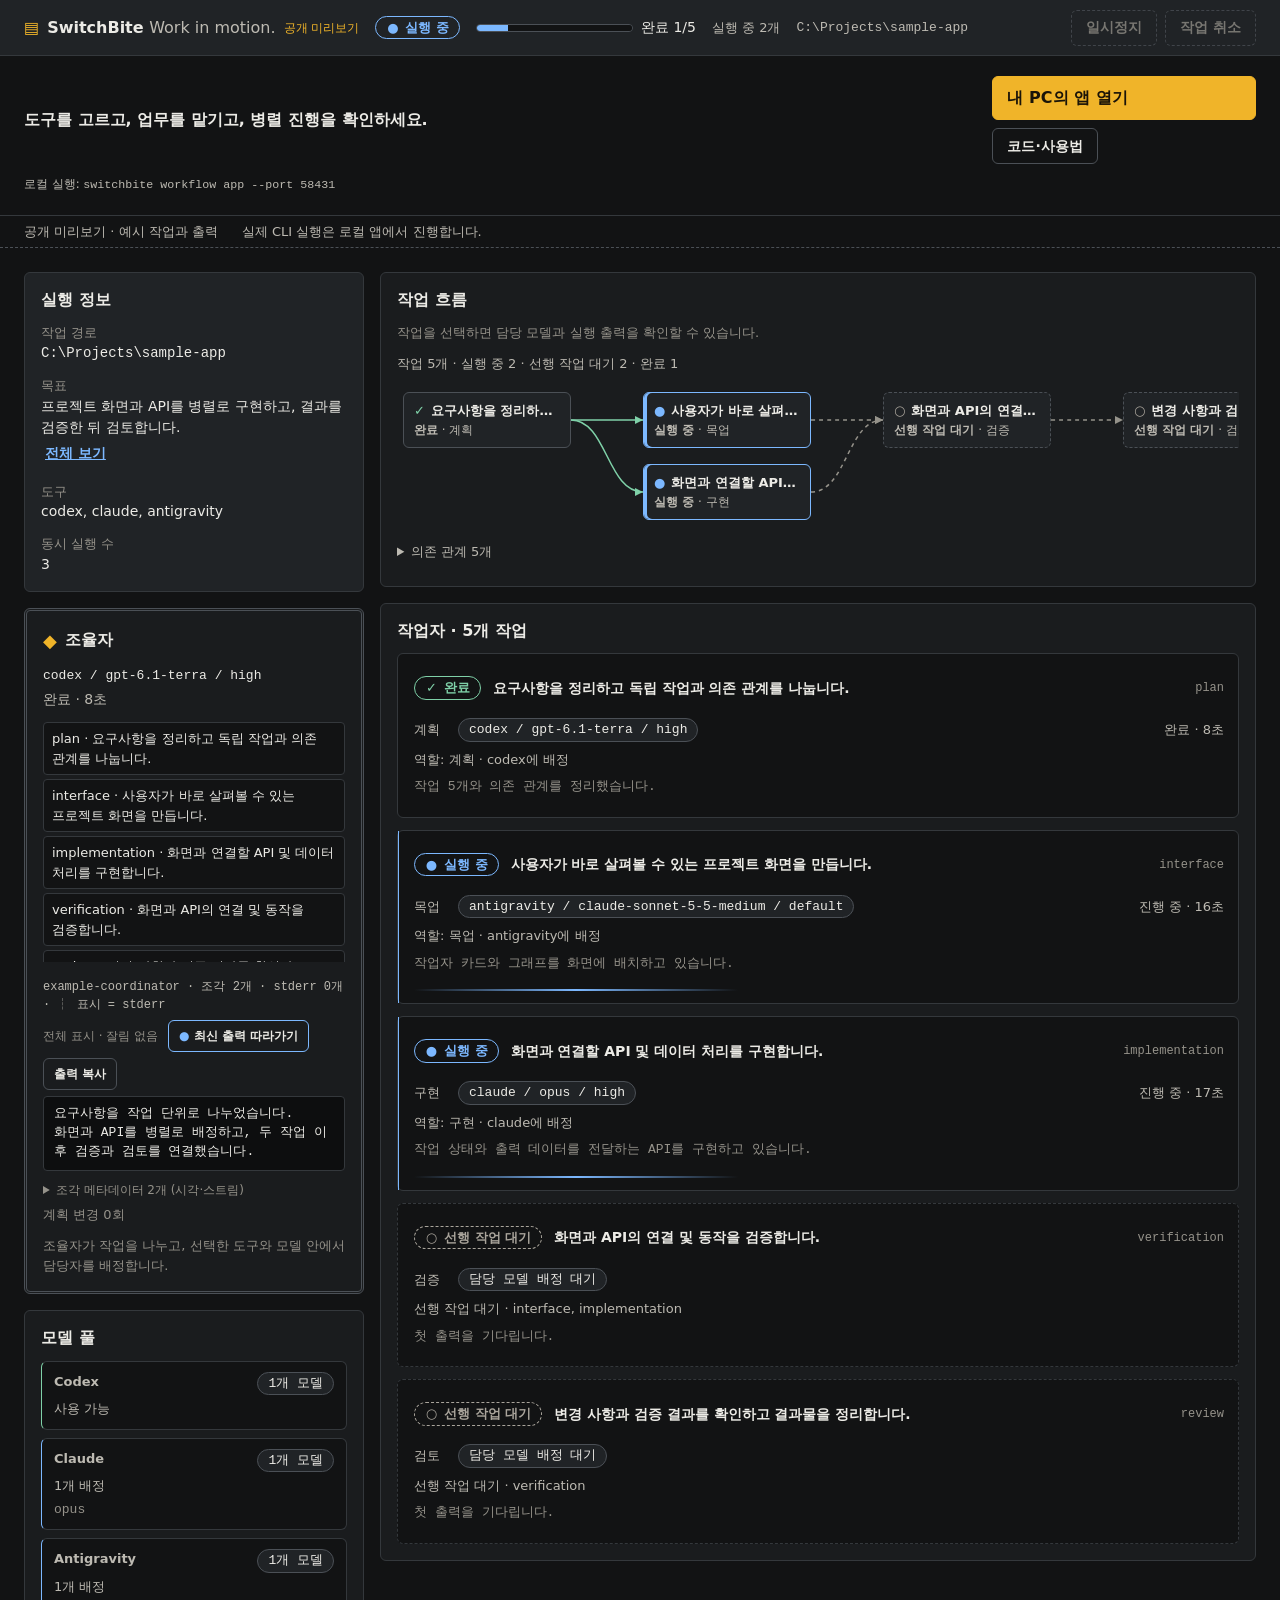
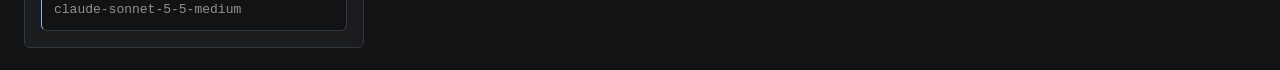
==== commit c99f565c: "Publish preview 4 workflow UI" ====
--- a/index.html
+++ b/index.html
@@ -106,6 +106,16 @@
         <p id="wim-coordinator-status" class="wim-coord__status">작업 경로와 목표를 입력하면 조율자가 계획을 세웁니다.</p>
         <ol id="wim-coordinator-plan" class="wim-plan" aria-label="조율자 계획"></ol>
         <div id="wim-coordinator-output"></div>
+        <form id="wim-feedback-form" class="wim-feedback" hidden>
+          <label for="wim-feedback-task">대상</label>
+          <select id="wim-feedback-task"><option value="">전체 작업</option></select>
+          <label for="wim-feedback-message">조율자에게 전달</label>
+          <textarea id="wim-feedback-message" rows="3" placeholder="막힌 점이나 바꾸고 싶은 방향을 알려주세요." required></textarea>
+          <button id="wim-feedback-send" class="wim-btn wim-btn--primary" type="submit">전달</button>
+          <p id="wim-feedback-status" class="wim-help" role="status"></p>
+        </form>
+        <p id="wim-plan-revision" class="wim-help"></p>
+        <ol id="wim-feedback-feed" class="wim-feedback-feed" aria-label="보고와 조율 결정" aria-live="polite"></ol>
         <p class="wim-help">조율자가 작업을 나누고, 선택한 도구와 모델 안에서 담당자를 배정합니다.</p>
       </section>
 
--- a/ui/live.css
+++ b/ui/live.css
@@ -25,6 +25,15 @@
 .wim-artifact-details { margin-top: 16px; }
 .wim-artifact-details summary { cursor: pointer; color: var(--wim-ink-2); padding: 8px 0; }
 .wim-ui-message { margin: 0; padding: 12px var(--wim-pad); color: var(--wim-accent); background: var(--wim-surface); border-bottom: 1px solid var(--wim-line); }
+.wim-feedback { display: grid; gap: 8px; margin-top: 16px; padding-top: 16px; border-top: 1px solid var(--wim-line); }
+.wim-feedback[hidden] { display: none; }
+.wim-feedback label { font-size: var(--wim-fs-2); color: var(--wim-ink-2); }
+.wim-feedback textarea, .wim-feedback select { width: 100%; min-width: 0; box-sizing: border-box; border: 1px solid var(--wim-line); border-radius: 6px; background: var(--wim-bg); color: var(--wim-ink); padding: 10px; font: inherit; }
+.wim-feedback textarea { resize: vertical; }
+.wim-feedback-feed { list-style: none; padding: 0; margin: 12px 0 0; display: grid; gap: 10px; max-height: 440px; overflow: auto; }
+.wim-feedback-feed li { border-left: 2px solid var(--wim-accent); padding: 0 0 0 10px; overflow-wrap: anywhere; }
+.wim-feedback-feed p { margin: 4px 0; white-space: pre-wrap; font-size: var(--wim-fs-2); }
+.wim-feedback-feed small { color: var(--wim-ink-2); }
 .wim-artifact-text { flex-basis: 100%; max-height: 420px; overflow: auto; white-space: pre-wrap; overflow-wrap: anywhere; font: var(--wim-fs-2)/1.6 var(--wim-font-mono); background: var(--wim-bg); padding: 16px; margin: 0; }
 .wim-pool__row[data-availability] { border-left-width: 1px; border-left-style: solid; }
 .wim-pool__tier:empty { display: none; }
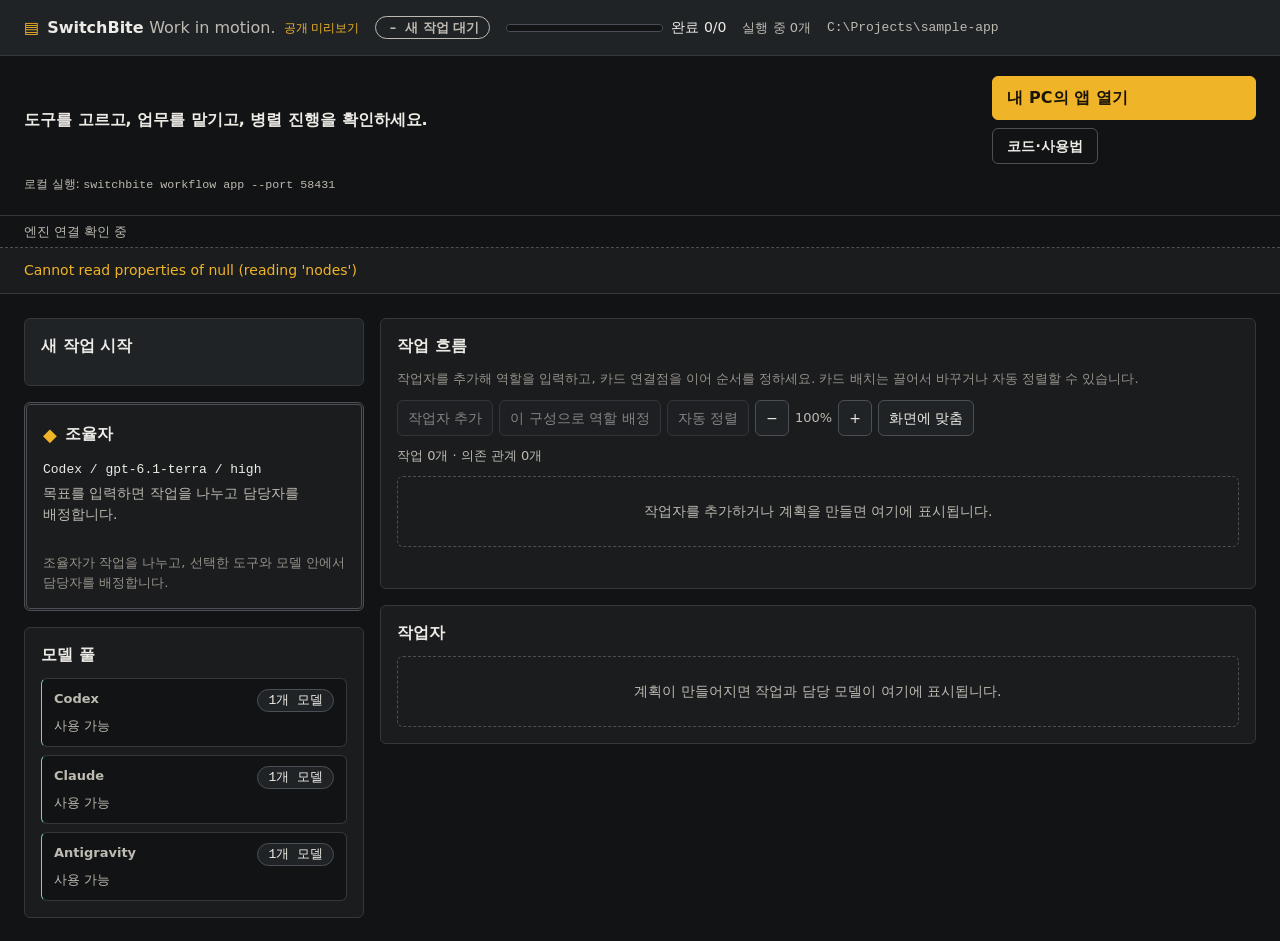
==== commit 076ce56e: "Publish visual worker canvas" ====
--- a/index.html
+++ b/index.html
@@ -79,6 +79,8 @@
             <input id="wim-input-parallel" name="maxParallel" type="number" min="1" max="16" step="1" value="3" inputmode="numeric" aria-describedby="wim-error-maxParallel wim-start-help">
             <p id="wim-error-maxParallel" class="wim-field__error" hidden></p>
           </div>
+          <label class="wim-field__check"><input id="wim-review-plan" type="checkbox">계획을 먼저 확인하고 시작</label>
+          <p class="wim-help">켜면 작업 분해 후 기다립니다. 도표에서 선행 작업을 지정하고 실행할 수 있습니다.</p>
           <p id="wim-start-help" class="wim-help">선택한 CLI의 기존 로그인으로 프로젝트에서 새 작업을 실행합니다.</p>
           <div id="wim-start-error" class="wim-start-error" role="alert"></div>
           <button id="wim-btn-start" class="wim-btn wim-btn--primary" type="submit"><span aria-hidden="true">▶</span> 작업 시작</button>
@@ -133,8 +135,22 @@
 
       <section id="wim-graph" class="wim-panel wim-graph-panel" aria-labelledby="wim-graph-title">
         <h2 id="wim-graph-title" class="wim-panel__title">작업 흐름</h2>
-        <p class="wim-help">작업을 선택하면 담당 모델과 실행 출력을 확인할 수 있습니다.</p>
+        <p class="wim-help">작업자를 추가해 역할을 입력하고, 카드 연결점을 이어 순서를 정하세요. 카드 배치는 끌어서 바꾸거나 자동 정렬할 수 있습니다.</p>
         <div id="wim-graph-mount" class="wim-graph-mount"></div>
+        <p id="wim-board-status" class="wim-help" role="status" aria-live="polite"></p>
+        <details id="wim-dependencies" class="wim-dependencies" hidden>
+          <summary>선행 작업 목록으로 설정</summary>
+          <p id="wim-plan-review-help" class="wim-help" hidden>계획이 준비됐습니다. 선행 작업을 조정하거나 이 계획으로 시작하세요.</p>
+          <form id="wim-dependency-form">
+            <label for="wim-dependency-task">작업</label>
+            <select id="wim-dependency-task"></select>
+            <p id="wim-dependency-mode" class="wim-help"></p>
+            <fieldset id="wim-dependency-options" aria-describedby="wim-dependency-help"><legend>먼저 끝나야 하는 작업</legend><div id="wim-dependency-checks"></div></fieldset>
+            <p id="wim-dependency-help" class="wim-help">체크한 작업이 모두 끝나면 시작합니다. 선택하지 않으면 독립적으로 실행합니다.</p>
+            <div class="wim-dependency-actions"><button id="wim-dependency-save" type="submit" class="wim-btn wim-btn--primary">선행 작업 적용</button><button id="wim-dependency-auto" type="button" class="wim-btn">자동으로 맡기기</button></div>
+            <p id="wim-dependency-status" class="wim-help" role="status"></p>
+          </form>
+        </details>
       </section>
 
       <section id="wim-workers" class="wim-panel wim-workers" aria-labelledby="wim-workers-title">
--- a/ui/graph-output.css
+++ b/ui/graph-output.css
@@ -1,64 +1,50 @@
-/* Work in motion · Operate — graph and worker output styles (module-contract.md §7.4–7.5, §8.3).
-   Added during integration: index.html links this file, but the graph/output task left none, so
-   absolute node positions, hidden descriptions and output wrapping had no rules. Reads --wim-* tokens
-   with fallbacks; owns only .wim-graph* and .wim-out*. */
-
-/* ── Graph ─────────────────────────────────────────────────────────────── */
-.wim-graph { display: grid; gap: var(--wim-sp-3, 12px); min-width: 0; }
-.wim-graph__summary { color: var(--wim-ink-2, #bdbab2); font-size: var(--wim-fs-2, .8125rem); font-variant-numeric: tabular-nums; }
-.wim-graph__canvas { position: relative; overflow: auto; contain: layout paint; padding: 6px; }
-.wim-graph__edges { position: absolute; left: 6px; top: 6px; overflow: visible; pointer-events: none; }
-.wim-graph[data-layout="stacked"] .wim-graph__edges { display: none; }
-.wim-graph__nodes { position: relative; }
-.wim-graph[data-layout="stacked"] .wim-graph__nodes { display: grid; gap: 8px; }
-
-.wim-graph__node {
-  display: grid; grid-template-columns: auto minmax(0, 1fr); align-content: center; column-gap: 6px; row-gap: 2px;
-  padding: 4px 10px; text-align: left; cursor: pointer;
-  font: 400 var(--wim-fs-2, .8125rem)/1.35 var(--wim-font-sans, system-ui, sans-serif);
-  color: var(--wim-ink, #ecebe6); background: var(--wim-surface-2, #202326);
-  border: 1px solid var(--wim-line-strong, #4b5056); border-radius: var(--wim-radius, 6px);
-  transition: border-color var(--wim-dur-1, 120ms) var(--wim-ease, ease), background-color var(--wim-dur-1, 120ms) var(--wim-ease, ease);
+/* Work in motion · Operate — graph and worker output styles. */
+.wim-graph { display: grid; gap: 10px; min-width: 0; }
+.wim-graph__toolbar { display: flex; align-items: center; flex-wrap: wrap; gap: 6px; }
+.wim-graph__control, .wim-graph__role-actions button, .wim-graph__edgelist-items button {
+  min-height: 36px; padding: 6px 10px; color: var(--wim-ink, #ecebe6); background: #202326;
+  border: 1px solid var(--wim-line-strong, #4b5056); border-radius: 6px; font: inherit; cursor: pointer;
 }
-.wim-graph[data-layout="ranked"] .wim-graph__node { position: absolute; width: 168px; height: 56px; }
-.wim-graph[data-layout="stacked"] .wim-graph__node { min-height: 56px; }
-.wim-graph__node:hover { background: #2a2d31; }
-.wim-graph__glyph { grid-row: 1; font-weight: 600; }
-.wim-graph__title { grid-row: 1; min-width: 0; font-weight: 600; white-space: nowrap; overflow: hidden; text-overflow: ellipsis; }
-.wim-graph__meta { grid-column: 1 / -1; color: var(--wim-ink-2, #bdbab2); font-size: var(--wim-fs-1, .75rem); white-space: nowrap; overflow: hidden; text-overflow: ellipsis; }
-.wim-graph__status { font-weight: 600; }
-.wim-graph__deps { display: none; grid-column: 1 / -1; color: var(--wim-ink-3, #95928a); font-family: var(--wim-font-mono, monospace); font-size: var(--wim-fs-1, .75rem); overflow-wrap: anywhere; }
-.wim-graph[data-layout="stacked"] .wim-graph__deps { display: block; }
-.wim-graph[data-layout="stacked"] .wim-graph__title { white-space: normal; }
-
-.wim-graph__node[data-status="waiting_dependency"] { border-style: dashed; }
-.wim-graph__node[data-status="waiting_dependency"] .wim-graph__glyph,
-.wim-graph__node[data-status="ready"] .wim-graph__glyph { color: var(--wim-st-wait, #a9a49b); }
-.wim-graph__node[data-status="routing_hold"] { border: 2px dotted var(--wim-st-hold, #c3a6ff); }
-.wim-graph__node[data-status="routing_hold"] .wim-graph__glyph { color: var(--wim-st-hold, #c3a6ff); }
-.wim-graph__node[data-status="running"] { border-color: var(--wim-st-run, #7cb8ff); box-shadow: inset 3px 0 0 var(--wim-st-run, #7cb8ff); }
-.wim-graph__node[data-status="running"] .wim-graph__glyph { color: var(--wim-st-run, #7cb8ff); }
-.wim-graph__node[data-status="failed"] { border: 2px solid var(--wim-st-fail, #ff8a80); }
-.wim-graph__node[data-status="failed"] .wim-graph__glyph { color: var(--wim-st-fail, #ff8a80); }
-.wim-graph__node[data-status="completed"] .wim-graph__glyph { color: var(--wim-st-ok, #7fd1a8); }
-.wim-graph__node[aria-pressed="true"] { border-color: var(--wim-accent, #f0b429); background: #2a2414; }
-
-.wim-graph__edge { fill: none; stroke: var(--wim-ink-3, #95928a); stroke-width: 1.5; transition: stroke var(--wim-dur-2, 200ms) var(--wim-ease, ease); }
-.wim-graph__edge[data-state="satisfied"] { stroke: var(--wim-st-ok, #7fd1a8); }
-.wim-graph__edge[data-state="pending"] { stroke-dasharray: 4 4; }
-.wim-graph__edge[data-state="blocked"] { stroke: var(--wim-st-fail, #ff8a80); stroke-dasharray: 2 3; }
-.wim-graph__edge[data-related="true"] { stroke-width: 2.5; }
-.wim-graph__marker--arrow path { fill: var(--wim-ink-3, #95928a); }
-.wim-graph__marker--arrow[data-state="satisfied"] path { fill: var(--wim-st-ok, #7fd1a8); }
-.wim-graph__marker--blocked path { fill: none; stroke: var(--wim-st-fail, #ff8a80); stroke-width: 1.5; }
-
-.wim-graph__edgelist { font-size: var(--wim-fs-2, .8125rem); color: var(--wim-ink-2, #bdbab2); }
-.wim-graph__edgelist-summary { cursor: pointer; min-height: 32px; display: list-item; padding: 4px 0; }
-.wim-graph__edgelist-items { display: grid; gap: 2px; padding-left: 16px; font-family: var(--wim-font-mono, monospace); overflow-wrap: anywhere; }
-.wim-graph__edgelist-item[data-state="blocked"] { color: var(--wim-st-fail, #ff8a80); }
-.wim-graph__edgelist-item[data-state="satisfied"] { color: var(--wim-st-ok, #7fd1a8); }
-.wim-graph__empty { padding: var(--wim-sp-5, 24px) var(--wim-sp-4, 16px); border: 1px dashed var(--wim-line-strong, #4b5056); border-radius: var(--wim-radius, 6px); color: var(--wim-ink-2, #bdbab2); text-align: center; }
-.wim-graph__vh, .wim-graph__descs { position: absolute !important; width: 1px; height: 1px; margin: -1px; padding: 0; overflow: hidden; clip: rect(0 0 0 0); white-space: nowrap; border: 0; }
+.wim-graph__control:hover:not(:disabled), .wim-graph__role-actions button:hover { background: #303033; border-color: #c18a35; }
+.wim-graph__control:disabled, .wim-graph__role-actions button:disabled { opacity: .5; cursor: not-allowed; }
+.wim-graph__control:focus-visible, .wim-graph__node-head:focus-visible, .wim-graph__port:focus-visible, .wim-graph__edge:focus-visible, .wim-graph__role-input:focus-visible { outline: 2px solid #f0b429; outline-offset: 2px; }
+.wim-graph__summary, .wim-graph__hint, .wim-graph__zoom { margin: 0; color: var(--wim-ink-2, #bdbab2); font-size: .8125rem; }
+.wim-graph__canvas { position: relative; overflow: auto; max-height: 640px; min-height: 240px; background: #151719; border: 1px solid #34383c; border-radius: 8px; }
+.wim-graph__stage { position: relative; transform-origin: top left; }
+.wim-graph__nodes { position: absolute; inset: 0; pointer-events: none; }
+.wim-graph__edges { position: absolute; inset: 0; overflow: visible; }
+.wim-graph__node { position: absolute; width: 220px; height: 150px; box-sizing: border-box; color: var(--wim-ink, #ecebe6); background: #202326; border: 1px solid #4b5056; border-radius: 8px; pointer-events: auto; }
+.wim-graph__node:has(.wim-graph__node-head[aria-pressed="true"]) { border-color: #f0b429; background: #292419; }
+.wim-graph__node[data-status="failed"] { border-color: #ff8a80; }
+.wim-graph__node[data-status="running"] { border-color: #7cb8ff; }
+.wim-graph__node-head { display: grid; gap: 5px; width: 100%; min-height: 55px; padding: 9px 14px; text-align: left; color: inherit; background: transparent; border: 0; cursor: grab; touch-action: none; }
+.wim-graph__node-head:active { cursor: grabbing; }
+.wim-graph__title { font-weight: 650; overflow: hidden; text-overflow: ellipsis; white-space: nowrap; }
+.wim-graph__meta { color: #bdbab2; font-size: .75rem; overflow: hidden; text-overflow: ellipsis; white-space: nowrap; }
+.wim-graph__role { padding: 0 14px 8px; }
+.wim-graph__role-input { display: block; box-sizing: border-box; resize: none; width: 100%; height: 44px; padding: 5px 7px; color: #ecebe6; background: #151719; border: 1px solid #555a5e; border-radius: 4px; font: inherit; font-size: .75rem; }
+.wim-graph__role-input::placeholder { color: #bdbab2; }
+.wim-graph__role-actions { display: flex; justify-content: flex-end; gap: 5px; margin-top: 4px; }
+.wim-graph__role-actions button { min-height: 28px; padding: 2px 8px; font-size: .75rem; }
+.wim-graph__port { position: absolute; top: calc(50% - 22px); width: 44px; height: 44px; padding: 0; background: transparent; border: 0; cursor: crosshair; touch-action: none; }
+.wim-graph__port::after { content: ''; display: block; width: 12px; height: 12px; margin: auto; border: 2px solid #f0b429; border-radius: 50%; background: #202326; }
+.wim-graph__port--in { left: -22px; } .wim-graph__port--out { right: -22px; }
+.wim-graph__port[data-valid="true"]::after { background: #f0b429; box-shadow: 0 0 0 4px #f0b42940; }
+.wim-graph__port[hidden], .wim-graph__role[hidden] { display: none; }
+.wim-graph__edge { fill: none; stroke: transparent; stroke-width: 20; pointer-events: stroke; cursor: pointer; }
+.wim-graph__edge-line { fill: none; stroke: #aaa59b; stroke-width: 2; pointer-events: none; }
+.wim-graph__edge-line[data-state="pending"] { stroke-dasharray: 6 4; }
+.wim-graph__edge-line[data-state="satisfied"] { stroke: #7fd1a8; }
+.wim-graph__edge-line[data-state="blocked"] { stroke: #ff8a80; }
+.wim-graph__edge-line[data-selected="true"] { stroke: #f0b429; stroke-width: 4; }
+.wim-graph__feedback { margin: 0; color: #f0c979; font-size: .8125rem; }
+.wim-graph__feedback:empty { display: none; }
+.wim-graph__port:disabled::after { border-color: #77746d; }
+.wim-graph__ghost { fill: none; stroke: #f0b429; stroke-width: 2; stroke-dasharray: 6 4; pointer-events: none; }
+.wim-graph__edgelist { color: #bdbab2; font-size: .8125rem; }
+.wim-graph__edgelist-summary { cursor: pointer; min-height: 32px; }
+.wim-graph__edgelist-items { display: flex; flex-wrap: wrap; gap: 6px; padding: 0; list-style: none; }
+.wim-graph__empty { padding: 24px 16px; border: 1px dashed #4b5056; border-radius: 6px; color: #bdbab2; text-align: center; }
 
 /* ── Worker output ─────────────────────────────────────────────────────── */
 .wim-out { display: grid; gap: 6px; min-width: 0; }
--- a/ui/live.css
+++ b/ui/live.css
@@ -55,3 +55,15 @@
   .wim-graph[data-layout="stacked"] .wim-graph__title { display: -webkit-box; -webkit-line-clamp: 2; -webkit-box-orient: vertical; overflow: hidden; }
   .wim-result { scroll-margin-top: 170px; }
 }
+
+.wim-dependencies { margin-top: var(--wim-space-4, 16px); padding-top: var(--wim-space-4, 16px); border-top: 1px solid var(--wim-line); }
+.wim-dependencies > summary { cursor: pointer; font-weight: 600; min-height: 44px; align-content: center; }
+.wim-dependencies form { display: grid; gap: 12px; padding-top: 12px; }
+.wim-dependencies select { width: 100%; min-width: 0; min-height: 44px; background: var(--wim-bg); color: var(--wim-ink); border: 1px solid var(--wim-line); border-radius: 6px; padding: 8px; }
+.wim-dependencies fieldset { border: 0; padding: 0; min-width: 0; }
+.wim-dependencies legend { margin-bottom: 8px; font-weight: 600; }
+#wim-dependency-checks { display: grid; gap: 4px; max-height: 280px; overflow: auto; }
+#wim-dependency-checks label { min-height: 44px; padding: 8px; align-items: flex-start; overflow-wrap: anywhere; }
+#wim-dependency-checks input { flex: 0 0 auto; margin-top: 4px; }
+.wim-dependency-actions { display: flex; flex-wrap: wrap; gap: 8px; }
+.wim-dependency-actions button { min-height: 44px; }
